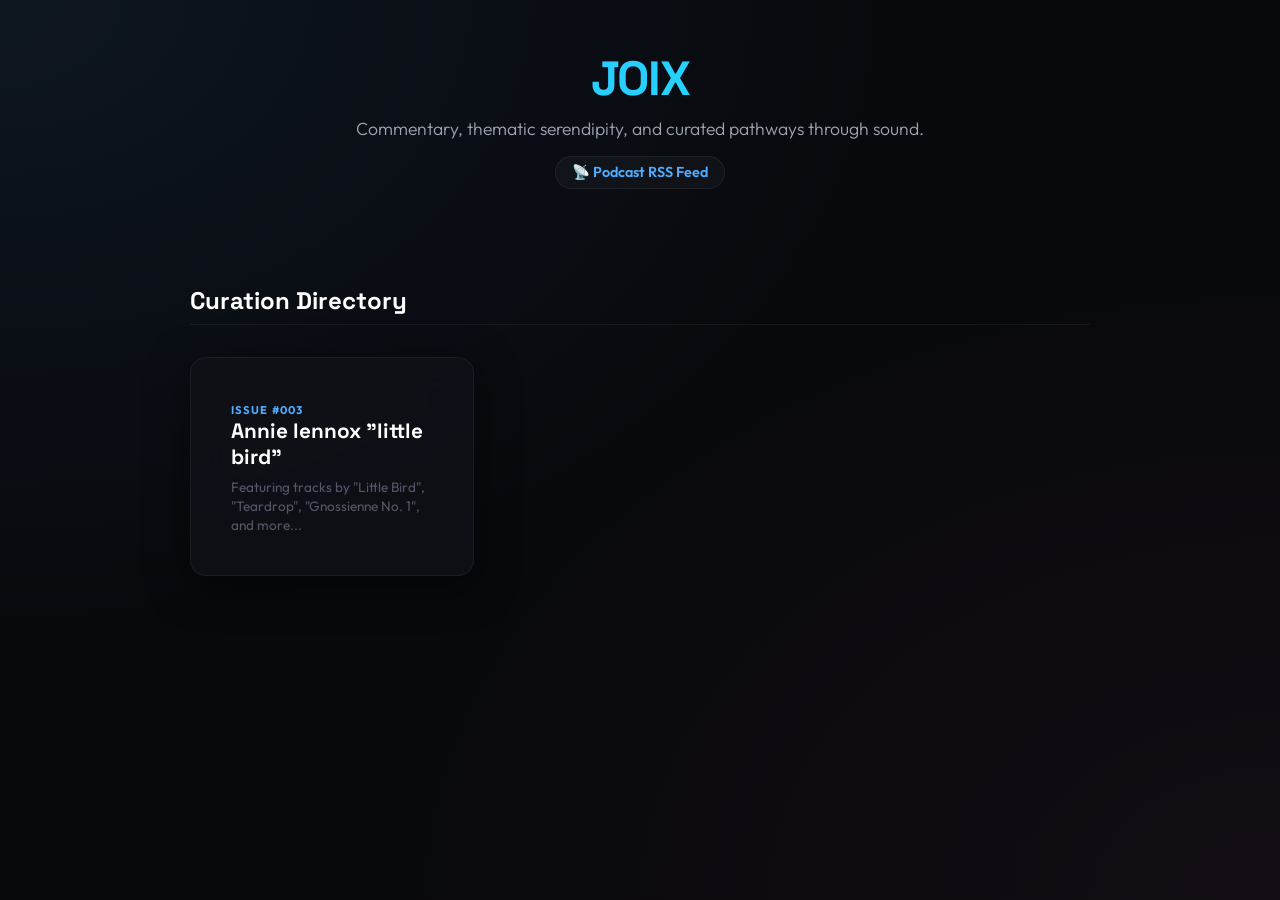
==== podcast/index.html @ b69964d5 "Generate and publish static website index and issue 003 pages" ====
<!DOCTYPE html>
<html lang="en">
<head>
  <meta charset="UTF-8">
  <meta name="viewport" content="width=device-width, initial-scale=1.0">
  <title>JOIX - Thematic Music Curation</title>
  <style>
    
@import url('https://fonts.googleapis.com/css2?family=Outfit:wght@300;400;500;600;700;800&family=Space+Grotesk:wght@400;500;600;700&display=swap');

:root {
  --bg-primary: #08090d;
  --bg-secondary: #111218;
  --accent-purple: #4facfe;
  --accent-cyan: #00f2fe;
  --accent-magenta: #f857a6;
  --text-primary: #ffffff;
  --text-secondary: #a0a5b5;
  --text-muted: #535766;
  --glass-bg: rgba(17, 18, 24, 0.75);
  --glass-border: rgba(255, 255, 255, 0.06);
  --border-radius-lg: 16px;
  --border-radius-md: 10px;
  --border-radius-sm: 6px;
}

* { box-sizing: border-box; margin: 0; padding: 0; }

body {
  font-family: 'Outfit', sans-serif;
  background-color: var(--bg-primary);
  background-image: 
    radial-gradient(at 0% 0%, rgba(79, 172, 254, 0.08) 0px, transparent 50%),
    radial-gradient(at 100% 100%, rgba(248, 87, 166, 0.05) 0px, transparent 50%);
  background-attachment: fixed;
  color: var(--text-primary);
  min-height: 100vh;
  padding: 3rem 1.5rem;
}

.container {
  max-width: 900px;
  margin: 0 auto;
}

header {
  margin-bottom: 4rem;
  text-align: center;
}

h1 {
  font-family: 'Space Grotesk', sans-serif;
  font-weight: 800;
  font-size: 3rem;
  letter-spacing: -0.03em;
  background: linear-gradient(135deg, var(--accent-purple), var(--accent-cyan));
  -webkit-background-clip: text;
  -webkit-text-fill-color: transparent;
  margin-bottom: 0.5rem;
}

.subtitle {
  color: var(--text-secondary);
  font-size: 1.1rem;
  font-weight: 300;
}

.glass-panel {
  background: var(--glass-bg);
  border: 1px solid var(--glass-border);
  backdrop-filter: blur(20px);
  -webkit-backdrop-filter: blur(20px);
  border-radius: var(--border-radius-lg);
  padding: 2.5rem;
  box-shadow: 0 10px 40px rgba(0, 0, 0, 0.5);
  margin-bottom: 2.5rem;
}

/* Timeline grid */
.timeline {
  display: flex;
  flex-direction: column;
  gap: 2rem;
  margin-top: 3rem;
}

.node {
  display: grid;
  grid-template-columns: 70px 1fr;
  gap: 1.5rem;
  position: relative;
}

.node::after {
  content: '';
  position: absolute;
  left: 35px;
  top: 50px;
  bottom: -40px;
  width: 2px;
  background: linear-gradient(to bottom, var(--glass-border) 60%, transparent);
}

.node:last-child::after { display: none; }

.badge {
  display: flex;
  flex-direction: column;
  align-items: center;
  z-index: 2;
}

.number {
  width: 44px;
  height: 44px;
  border-radius: 50%;
  display: flex;
  align-items: center;
  justify-content: center;
  font-weight: 700;
  font-size: 1rem;
  background: var(--bg-secondary);
  border: 2px solid var(--glass-border);
}

.node.voice .number { border-color: var(--accent-cyan); color: var(--accent-cyan); }
.node.track .number { border-color: var(--accent-magenta); color: var(--accent-magenta); }

.type-label {
  font-size: 0.65rem;
  text-transform: uppercase;
  letter-spacing: 0.1em;
  margin-top: 0.4rem;
  color: var(--text-secondary);
  font-weight: 600;
}

.node-content {
  background: rgba(255, 255, 255, 0.01);
  border: 1px solid var(--glass-border);
  border-radius: var(--border-radius-md);
  padding: 1.5rem;
}

.node-title {
  font-family: 'Space Grotesk', sans-serif;
  font-size: 1.2rem;
  font-weight: 700;
  margin-bottom: 1rem;
}

.script-text {
  font-size: 1rem;
  line-height: 1.6;
  color: var(--text-secondary);
  margin-bottom: 1.25rem;
  font-style: italic;
  border-left: 2px solid var(--accent-cyan);
  padding-left: 1rem;
}

audio {
  width: 100%;
  margin-top: 0.5rem;
  outline: none;
}

/* History Card Portal */
.portal-grid {
  display: grid;
  grid-template-columns: repeat(auto-fill, minmax(280px, 1fr));
  gap: 1.5rem;
  margin-top: 2rem;
}

.portal-card {
  text-decoration: none;
  color: inherit;
  transition: all 0.2s ease;
}

.portal-card:hover {
  transform: translateY(-4px);
  border-color: var(--accent-purple);
  box-shadow: 0 10px 30px rgba(79, 172, 254, 0.1);
}

.portal-card h3 {
  font-family: 'Space Grotesk', sans-serif;
  font-size: 1.3rem;
  margin-bottom: 0.5rem;
}

.portal-card p {
  font-size: 0.9rem;
  color: var(--text-secondary);
  line-height: 1.4;
}

.nav-link {
  color: var(--accent-purple);
  text-decoration: none;
  font-weight: 600;
  display: inline-flex;
  align-items: center;
  gap: 0.25rem;
  margin-bottom: 2rem;
}
.nav-link:hover { text-decoration: underline; }

.track-notes {
  margin-top: 1rem;
  padding-top: 1rem;
  border-top: 1px dashed var(--glass-border);
  font-size: 0.85rem;
  color: var(--text-secondary);
}
.track-notes ul {
  list-style: none;
  display: flex;
  flex-direction: column;
  gap: 0.35rem;
}
.track-notes li strong {
  color: var(--accent-purple);
}

  </style>
</head>
<body>
  <div class="container">
    <header>
      <h1>JOIX</h1>
      <p class="subtitle">Commentary, thematic serendipity, and curated pathways through sound.</p>
      <div style="margin-top: 1rem;">
        <a href="rss.xml" class="nav-link" target="_blank" style="font-size:0.9rem; background:rgba(255,255,255,0.03); border:1px solid var(--glass-border); padding: 0.4rem 1rem; border-radius: 30px;">📡 Podcast RSS Feed</a>
      </div>
    </header>
    
    <section>
      <h2 style="font-family: 'Space Grotesk', sans-serif; font-size: 1.5rem; margin-bottom: 1.5rem; border-bottom: 1px solid var(--glass-border); padding-bottom: 0.5rem;">Curation Directory</h2>
      <div class="portal-grid">
        
      <a href="issue_003.html" class="glass-panel portal-card">
        <span style="text-transform: uppercase; font-size: 0.7rem; color: var(--accent-purple); font-weight: 700; letter-spacing: 0.1em;">Issue #003</span>
        <h3>Annie lennox "little bird"</h3>
        <p style="margin-top:0.5rem; font-size:0.85rem; color: var(--text-muted);">Featuring tracks by "Little Bird", "Teardrop", "Gnossienne No. 1", and more...</p>
      </a>
      </div>
    </section>
  </div>
</body>
</html>
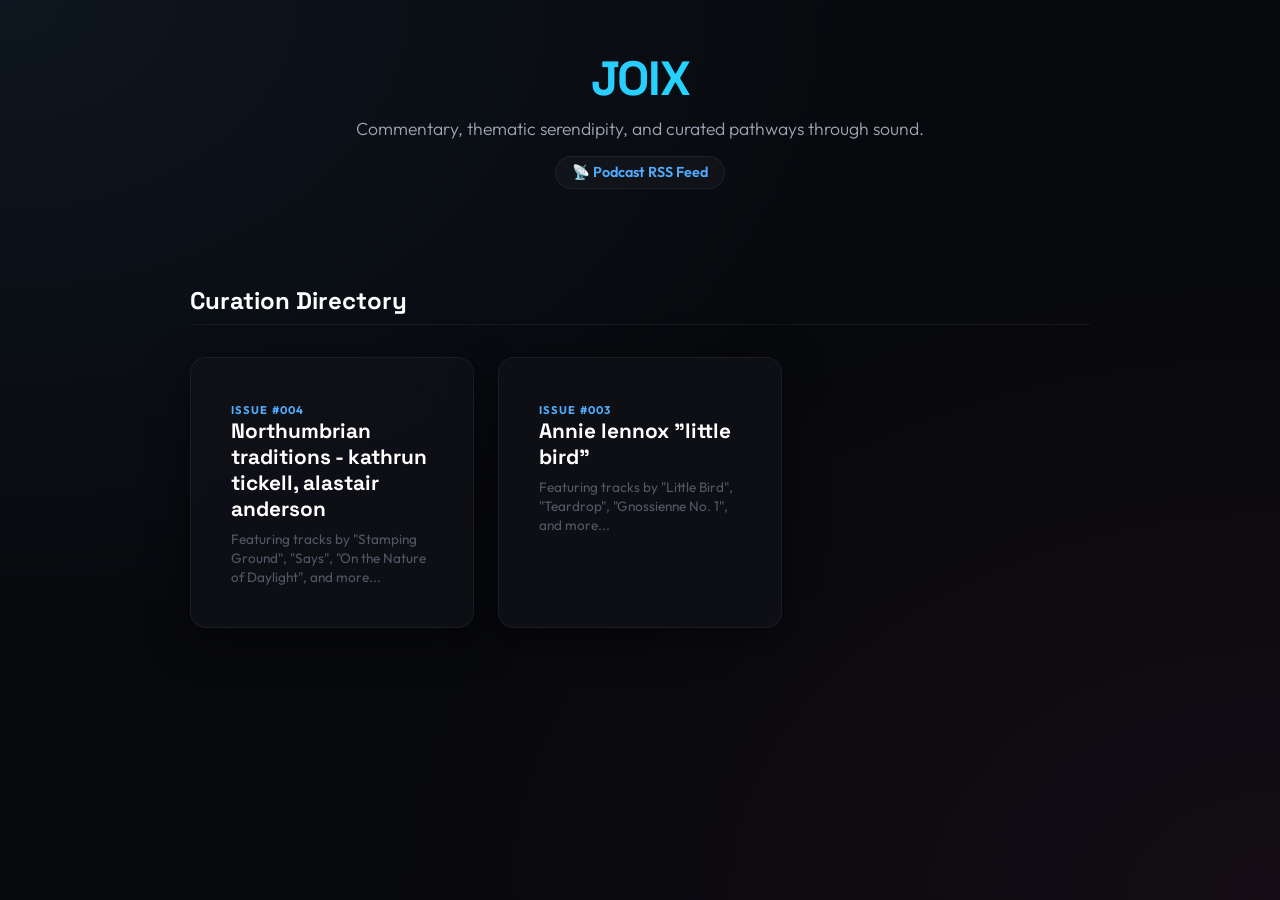
==== commit 7013c55d: "Enhance Spotify playlist publishing, sequential podcast search, custom cover art uploads, and fix fi" ====
--- a/podcast/index.html
+++ b/podcast/index.html
@@ -241,6 +241,11 @@
       <h2 style="font-family: 'Space Grotesk', sans-serif; font-size: 1.5rem; margin-bottom: 1.5rem; border-bottom: 1px solid var(--glass-border); padding-bottom: 0.5rem;">Curation Directory</h2>
       <div class="portal-grid">
         
+      <a href="issue_004.html" class="glass-panel portal-card">
+        <span style="text-transform: uppercase; font-size: 0.7rem; color: var(--accent-purple); font-weight: 700; letter-spacing: 0.1em;">Issue #004</span>
+        <h3>Northumbrian traditions - kathrun tickell, alastair anderson</h3>
+        <p style="margin-top:0.5rem; font-size:0.85rem; color: var(--text-muted);">Featuring tracks by "Stamping Ground", "Says", "On the Nature of Daylight", and more...</p>
+      </a>
       <a href="issue_003.html" class="glass-panel portal-card">
         <span style="text-transform: uppercase; font-size: 0.7rem; color: var(--accent-purple); font-weight: 700; letter-spacing: 0.1em;">Issue #003</span>
         <h3>Annie lennox "little bird"</h3>
